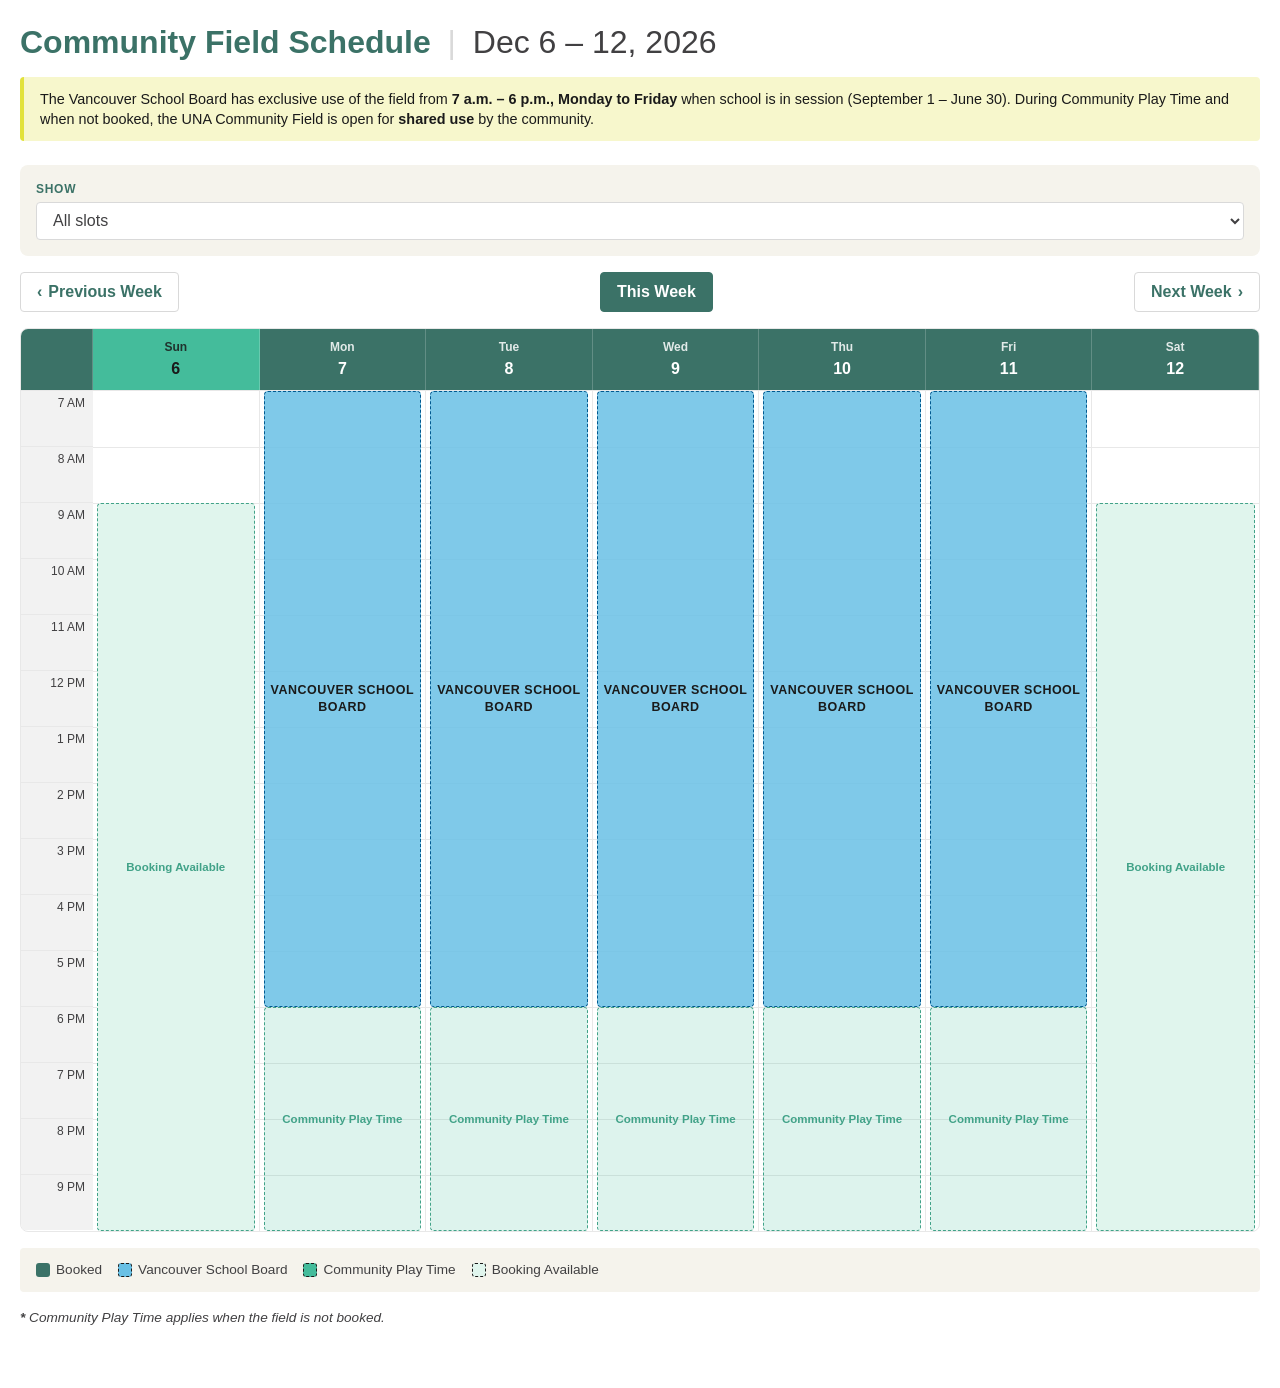
==== field-schedule-simple/index.html @ 937dbaf0 "feat: two field schedule options for Glenda — detailed (A) vs simplified (B) Option A (field-schedul" ====
<!DOCTYPE html>
<html lang="en">
<head>
  <meta charset="UTF-8" />
  <meta name="viewport" content="width=device-width, initial-scale=1.0" />
  <title>UNA Community Field Schedule</title>
  <link rel="stylesheet" href="styles.css" />
</head>
<body>
  <div class="field-app">

    <!-- Header -->
    <header class="cal-header">
      <h1 class="cal-title">
        Community Field Schedule
        <span class="cal-title-sep">|</span>
        <span id="date-range">—</span>
      </h1>
    </header>

    <!-- Note about VSB exclusive use -->
    <p class="schedule-note">
      The Vancouver School Board has exclusive use of the field from
      <strong>7 a.m. – 6 p.m., Monday to Friday</strong> when school is in
      session (September 1 – June 30). During Community Play Time and when
      not booked, the UNA Community Field is open for <strong>shared use</strong>
      by the community.
    </p>

    <!-- Filters -->
    <button type="button" id="mobile-filters-toggle" class="mobile-filters-toggle" aria-expanded="false" aria-controls="filters">
      <span>Filters</span>
      <span class="mobile-filters-chevron" aria-hidden="true">▾</span>
    </button>

    <div id="filters" class="filters">
      <label class="filter">
        <span class="filter-label">Show</span>
        <select id="filter-status">
          <option value="">All slots</option>
          <option value="booked">Booked only</option>
          <option value="open">Available only</option>
        </select>
      </label>
    </div>

    <!-- Week navigation -->
    <nav class="week-nav" aria-label="Week navigation">
      <button type="button" id="prev-week" class="nav-btn nav-btn-prev">
        <span class="nav-btn-icon" aria-hidden="true">‹</span>
        <span class="nav-btn-label">Previous Week</span>
      </button>
      <button type="button" id="today-btn" class="nav-btn nav-btn-today">This Week</button>
      <button type="button" id="next-week" class="nav-btn nav-btn-next">
        <span class="nav-btn-label">Next Week</span>
        <span class="nav-btn-icon" aria-hidden="true">›</span>
      </button>
    </nav>

    <!-- Mobile day-tab strip -->
    <div id="mobile-day-tabs" class="mobile-day-tabs" role="tablist" aria-label="Day selector">
      <!-- Injected by JS -->
    </div>

    <!-- Field schedule grid -->
    <main id="field-grid" class="field-grid" aria-live="polite">
      <!-- Populated by field-calendar.js -->
    </main>

    <!-- Legend -->
    <div id="legend" class="legend" aria-label="Color legend">
      <!-- Injected by JS based on orgs in current data -->
    </div>

    <!-- Footer note -->
    <p class="schedule-footnote">
      <strong>*</strong> Community Play Time applies when the field is not booked.
    </p>

    <!-- Mobile bottom-sheet for tap-to-expand booking details -->
    <div id="mobile-sheet" class="mobile-sheet" hidden role="dialog" aria-modal="true" aria-labelledby="mobile-sheet-title">
      <div class="mobile-sheet-backdrop" data-close-sheet></div>
      <div class="mobile-sheet-panel">
        <button type="button" class="mobile-sheet-close" data-close-sheet aria-label="Close">×</button>
        <div id="mobile-sheet-content"></div>
      </div>
    </div>

  </div>

  <script src="sample-data.js"></script>
  <script src="field-calendar.js"></script>
</body>
</html>
---- field-schedule-simple/styles.css ----
/* ============================================
   UNA Community Field Schedule — Styles
   Brand tokens copied verbatim from
   Projects/UNA Drop-In Calendar/styles.css
   ============================================ */

:root {
  /* UNA Greens */
  --una-green:         #3B7267;
  --una-green-lighter: #4D9AC9;
  --una-green-darker:  #015990;

  /* Bright Green Accent */
  --bright-green:         #44BC9B;
  --bright-green-lighter: #56DEB9;
  --bright-green-darker:  #41A288;

  /* Bright Yellow Accent */
  --bright-yellow:         #E9E980;
  --bright-yellow-lighter: #F7F7CC;
  --bright-yellow-darker:  #E2E23B;

  /* Neutrals */
  --beige:    #F5F3EC;
  --white:    #FFFFFF;
  --charcoal: #1A1A1A;
  --text:     #414042;

  /* Greys */
  --grey-50:  #F2F2F2;
  --grey-100: #E8E8E8;
  --grey-200: #D9D9D9;

  /* Layout tokens */
  --hour-height-desktop: 56px;     /* slightly tighter than drop-in */
  --hour-height-mobile:  64px;
  --time-col-desktop:    72px;
  --time-col-tablet:     56px;
  --header-row-height:   56px;
  --radius:              4px;
  --radius-lg:           8px;
  --shadow:              0 2px 8px rgba(26, 26, 26, 0.08);
  --shadow-lg:           0 8px 24px rgba(26, 26, 26, 0.18);
}

/* ============ Reset / base ============ */

* { box-sizing: border-box; }

html, body {
  margin: 0;
  padding: 0;
  background: var(--white);
  color: var(--text);
  font-family: "proxima-nova", "Proxima Nova", -apple-system, BlinkMacSystemFont,
               "Segoe UI", Roboto, "Helvetica Neue", Arial, sans-serif;
  font-size: 16px;
  line-height: 1.4;
  -webkit-font-smoothing: antialiased;
}

button {
  font: inherit;
  cursor: pointer;
  border: none;
  background: none;
  color: inherit;
}

select {
  font: inherit;
  color: var(--text);
}

/* ============ App container ============ */

.field-app {
  max-width: 1320px;
  margin: 0 auto;
  padding: 24px 20px 48px;
}

/* ============ Header ============ */

.cal-header {
  display: flex;
  justify-content: space-between;
  align-items: baseline;
  flex-wrap: wrap;
  gap: 16px;
  margin-bottom: 16px;
}

.cal-title {
  margin: 0;
  font-size: clamp(1.5rem, 2.5vw, 2rem);
  font-weight: 700;
  color: var(--una-green);
  line-height: 1.15;
}

.cal-title-sep {
  color: var(--grey-200);
  font-weight: 400;
  margin: 0 8px;
}

#date-range {
  font-weight: 500;
  color: var(--text);
}

/* ============ Schedule note ============ */

.schedule-note {
  background: var(--bright-yellow-lighter);
  border-left: 4px solid var(--bright-yellow-darker);
  padding: 12px 16px;
  border-radius: var(--radius);
  font-size: 0.9rem;
  color: var(--charcoal);
  margin: 0 0 24px 0;
}

.schedule-footnote {
  font-size: 0.85rem;
  color: var(--text);
  margin-top: 16px;
  font-style: italic;
}

/* ============ Filters ============ */

.filters {
  display: flex;
  gap: 16px;
  flex-wrap: wrap;
  margin-bottom: 16px;
  background: var(--beige);
  padding: 16px;
  border-radius: var(--radius-lg);
}

.filter {
  display: flex;
  flex-direction: column;
  gap: 4px;
  min-width: 200px;
  flex: 1;
}

.filter-label {
  font-size: 0.75rem;
  text-transform: uppercase;
  letter-spacing: 0.06em;
  font-weight: 700;
  color: var(--una-green);
}

.filter select,
.multi-select {
  padding: 8px 12px;
  border: 1px solid var(--grey-200);
  border-radius: var(--radius);
  background: var(--white);
  min-height: 38px;
}

.mobile-filters-toggle {
  display: none;
  width: 100%;
  background: var(--una-green);
  color: var(--white);
  padding: 12px 16px;
  border-radius: var(--radius);
  font-weight: 600;
  margin-bottom: 12px;
  justify-content: space-between;
  align-items: center;
}

/* ============ Multi-select chips ============ */

.multi-select {
  position: relative;
  cursor: pointer;
  display: flex;
  flex-wrap: wrap;
  gap: 4px;
  align-items: center;
}

.multi-select__placeholder {
  color: var(--text);
  opacity: 0.7;
}

.multi-select__chip {
  background: var(--una-green);
  color: var(--white);
  padding: 2px 8px;
  border-radius: 999px;
  font-size: 0.85rem;
  display: inline-flex;
  align-items: center;
  gap: 4px;
}

.multi-select__chip-remove {
  background: none;
  border: none;
  color: var(--white);
  cursor: pointer;
  padding: 0 2px;
  font-size: 1rem;
  line-height: 1;
}

.multi-select__panel {
  position: absolute;
  top: 100%;
  left: 0;
  right: 0;
  background: var(--white);
  border: 1px solid var(--grey-200);
  border-radius: var(--radius);
  box-shadow: var(--shadow-lg);
  z-index: 50;
  max-height: 240px;
  overflow-y: auto;
  margin-top: 4px;
  padding: 4px 0;
}

.multi-select__option {
  padding: 8px 12px;
  cursor: pointer;
  display: flex;
  align-items: center;
  gap: 8px;
}
.multi-select__option:hover {
  background: var(--beige);
}
.multi-select__option[aria-selected="true"] {
  background: var(--bright-yellow-lighter);
}

/* ============ Week navigation ============ */

.week-nav {
  display: flex;
  justify-content: space-between;
  align-items: center;
  gap: 12px;
  margin-bottom: 16px;
}

.nav-btn {
  background: var(--white);
  border: 1px solid var(--grey-200);
  border-radius: var(--radius);
  padding: 8px 16px;
  font-weight: 600;
  color: var(--una-green);
  display: inline-flex;
  align-items: center;
  gap: 6px;
  transition: background 0.15s, border-color 0.15s;
}
.nav-btn:hover {
  background: var(--beige);
  border-color: var(--una-green);
}
.nav-btn-today {
  background: var(--una-green);
  color: var(--white);
  border-color: var(--una-green);
}
.nav-btn-today:hover {
  background: var(--una-green-darker);
}

/* ============ Mobile day-tab strip ============ */

.mobile-day-tabs {
  display: none;
  gap: 4px;
  overflow-x: auto;
  padding: 8px 0;
  margin-bottom: 12px;
  position: sticky;
  top: 0;
  background: var(--white);
  z-index: 20;
}

.mobile-day-tab {
  flex: 1;
  min-width: 56px;
  padding: 8px 4px;
  text-align: center;
  border-radius: var(--radius);
  background: var(--grey-50);
  font-weight: 600;
  font-size: 0.85rem;
  color: var(--text);
  display: flex;
  flex-direction: column;
  gap: 2px;
}
.mobile-day-tab[aria-pressed="true"] {
  background: var(--una-green);
  color: var(--white);
}
.mobile-day-tab .day-letter { font-size: 0.7rem; opacity: 0.8; }
.mobile-day-tab .day-number { font-size: 1rem; font-weight: 700; }

/* ============ Field grid ============ */

.field-grid {
  display: grid;
  grid-template-columns: var(--time-col-desktop) repeat(7, 1fr);
  background: var(--white);
  border: 1px solid var(--grey-100);
  border-radius: var(--radius-lg);
  overflow: hidden;
  position: relative;
}

/* Day header cells */
.day-header {
  background: var(--una-green);
  color: var(--white);
  padding: 10px 8px;
  text-align: center;
  font-weight: 600;
  font-size: 0.9rem;
  border-right: 1px solid rgba(255, 255, 255, 0.2);
  display: flex;
  flex-direction: column;
  gap: 2px;
}
.day-header:last-child { border-right: none; }
.day-header .day-name { font-size: 0.75rem; opacity: 0.85; }
.day-header .day-date { font-size: 1rem; font-weight: 700; }
.day-header.is-today {
  background: var(--bright-green);
  color: var(--charcoal);
}

/* Top-left cell above time column */
.grid-corner {
  background: var(--una-green);
  border-right: 1px solid rgba(255, 255, 255, 0.2);
}

/* Time labels in left column */
.time-label {
  font-size: 0.75rem;
  color: var(--text);
  padding: 4px 8px;
  text-align: right;
  border-top: 1px solid var(--grey-100);
  background: var(--grey-50);
  height: var(--hour-height-desktop);
  display: flex;
  align-items: flex-start;
  justify-content: flex-end;
}

/* Day columns — each holds the bookings for one day */
.day-column {
  position: relative;
  border-right: 1px solid var(--grey-100);
  border-top: 1px solid var(--grey-100);
}
.day-column:last-child { border-right: none; }

/* Hour ticks inside a day column */
.hour-row {
  height: var(--hour-height-desktop);
  border-top: 1px solid var(--grey-100);
}
.hour-row:first-child { border-top: none; }

/* Booking blocks */
.booking {
  position: absolute;
  left: 4px;
  right: 4px;
  border-radius: var(--radius);
  padding: 4px 6px;
  color: var(--white);
  font-size: 0.78rem;
  line-height: 1.2;
  box-shadow: var(--shadow);
  cursor: pointer;
  overflow: hidden;
  font-weight: 600;
  display: flex;
  flex-direction: column;
  gap: 2px;
  border: 1px solid rgba(0, 0, 0, 0.1);
  transition: transform 0.05s ease;
}
.booking:hover {
  transform: translateY(-1px);
  box-shadow: var(--shadow-lg);
  z-index: 5;
}
.booking__time {
  font-size: 0.7rem;
  opacity: 0.85;
  font-weight: 500;
}
.booking__notes {
  font-size: 0.7rem;
  opacity: 0.85;
  font-weight: 400;
  font-style: italic;
}

/* VSB baseline overlay */
.vsb-overlay {
  position: absolute;
  left: 4px;
  right: 4px;
  background: rgba(105, 192, 229, 0.85);  /* light blue */
  color: var(--charcoal);
  border-radius: var(--radius);
  padding: 4px 6px;
  font-size: 0.78rem;
  font-weight: 600;
  pointer-events: none;
  z-index: 1;
  border: 1px dashed var(--una-green-darker);
  display: flex;
  align-items: center;
  justify-content: center;
  text-align: center;
  text-transform: uppercase;
  letter-spacing: 0.04em;
}

/* Community Play Time gap fill */
.cpt-overlay {
  position: absolute;
  left: 4px;
  right: 4px;
  background: rgba(68, 188, 155, 0.18);
  border: 1px dashed var(--bright-green-darker);
  border-radius: var(--radius);
  color: var(--bright-green-darker);
  padding: 4px 6px;
  font-size: 0.72rem;
  font-weight: 600;
  text-align: center;
  pointer-events: none;
  z-index: 0;
  display: flex;
  align-items: center;
  justify-content: center;
}

/* Booking Available gap fill */
.available-overlay {
  position: absolute;
  left: 4px;
  right: 4px;
  background: #E0F5ED;
  border: 1px dashed var(--bright-green-darker);
  border-radius: var(--radius);
  color: var(--bright-green-darker);
  padding: 4px 6px;
  font-size: 0.72rem;
  font-weight: 600;
  text-align: center;
  pointer-events: none;
  z-index: 0;
  display: flex;
  align-items: center;
  justify-content: center;
}

/* ============ Legend ============ */

.legend {
  display: flex;
  flex-wrap: wrap;
  gap: 8px 16px;
  margin-top: 16px;
  padding: 12px 16px;
  background: var(--beige);
  border-radius: var(--radius);
  font-size: 0.85rem;
}
.legend__item {
  display: inline-flex;
  align-items: center;
  gap: 6px;
}
.legend__swatch {
  width: 14px;
  height: 14px;
  border-radius: 3px;
  display: inline-block;
}

/* ============ Mobile bottom-sheet ============ */

.mobile-sheet {
  position: fixed;
  inset: 0;
  z-index: 100;
}
.mobile-sheet[hidden] { display: none; }

.mobile-sheet-backdrop {
  position: absolute;
  inset: 0;
  background: rgba(0, 0, 0, 0.4);
}

.mobile-sheet-panel {
  position: absolute;
  bottom: 0;
  left: 0;
  right: 0;
  background: var(--white);
  border-top-left-radius: var(--radius-lg);
  border-top-right-radius: var(--radius-lg);
  padding: 24px 20px 40px;
  max-height: 70vh;
  overflow-y: auto;
  box-shadow: var(--shadow-lg);
}

.mobile-sheet-close {
  position: absolute;
  top: 8px;
  right: 12px;
  font-size: 1.5rem;
  color: var(--text);
}

#mobile-sheet-content h3 {
  margin: 0 0 8px 0;
  color: var(--una-green);
}
#mobile-sheet-content p {
  margin: 4px 0;
}

/* ============ Responsive ============ */

/* Tablet */
@media (max-width: 1023px) {
  .field-grid {
    grid-template-columns: var(--time-col-tablet) repeat(7, 1fr);
  }
  .day-header { font-size: 0.8rem; padding: 8px 4px; }
  .booking { font-size: 0.72rem; padding: 3px 4px; }
}

/* Mobile — single-day swipe view */
@media (max-width: 767px) {
  .filters { display: none; flex-direction: column; }
  .filters.is-open { display: flex; }
  .mobile-filters-toggle { display: flex; }
  .mobile-day-tabs { display: flex; }

  .field-grid {
    grid-template-columns: var(--time-col-tablet) 1fr;
  }

  /* Hide non-active days */
  .day-header:not(.is-active),
  .day-column:not(.is-active) { display: none; }
  .grid-corner { display: block; }

  :root {
    --hour-height-desktop: var(--hour-height-mobile);
  }

  .schedule-note { font-size: 0.85rem; }
  .nav-btn-prev .nav-btn-label,
  .nav-btn-next .nav-btn-label { display: none; }
}
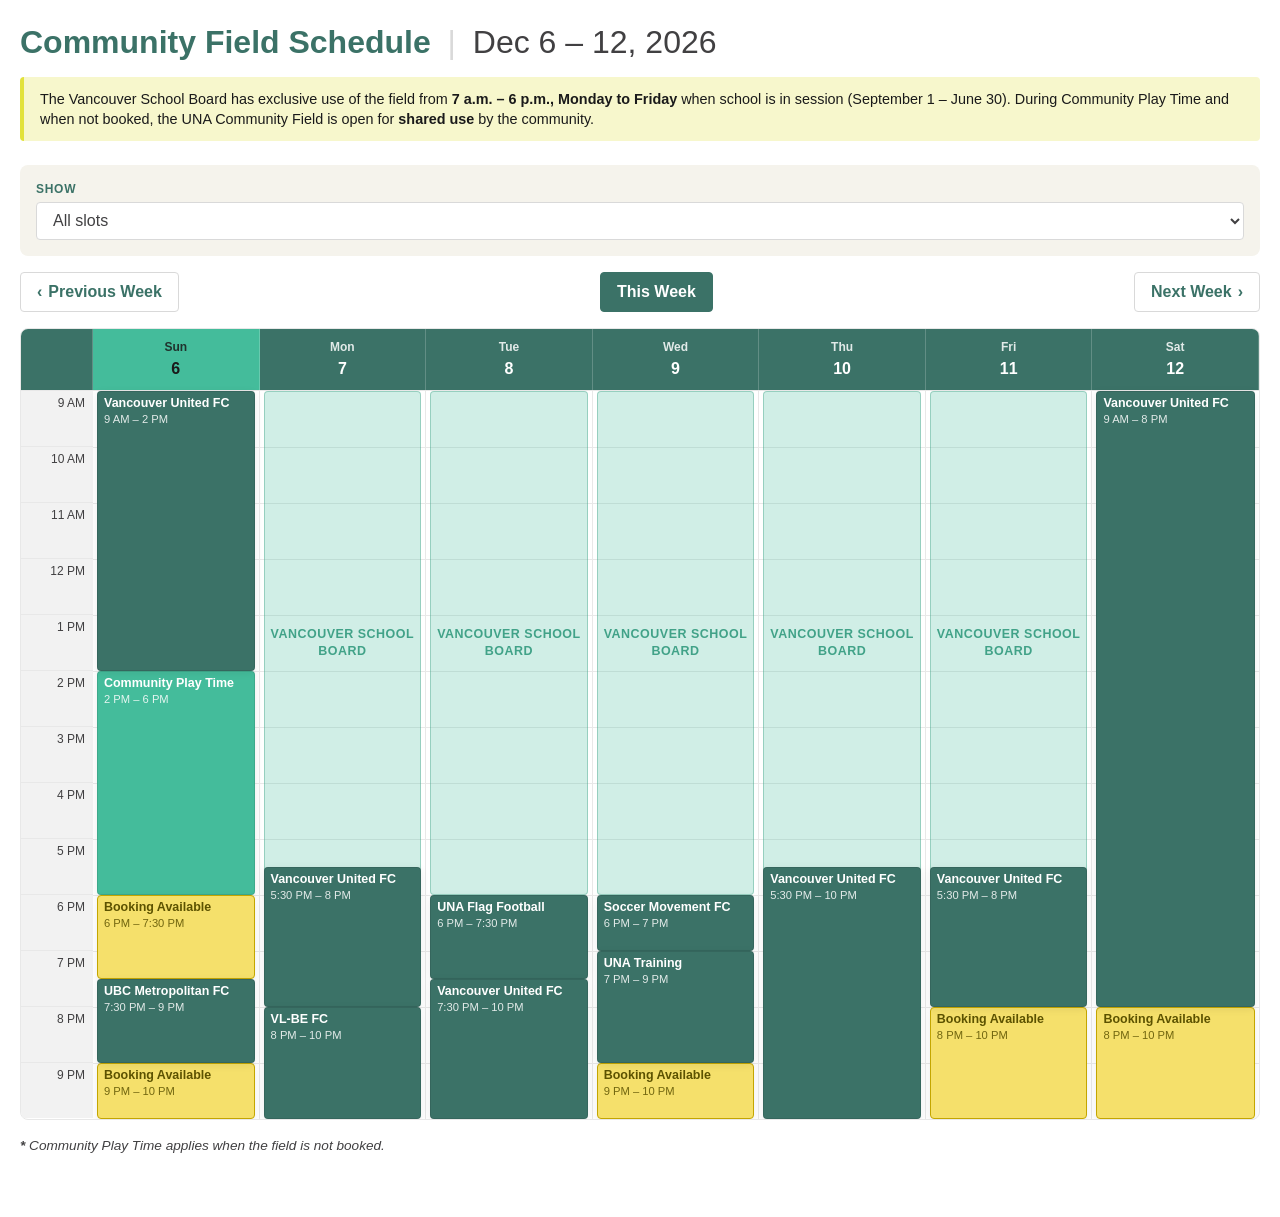
==== commit 160e0771: "feat: CPT as solid block, times on all blocks, muted colors on colorful version - CPT renders as sol" ====
--- a/field-schedule-simple/index.html
+++ b/field-schedule-simple/index.html
@@ -38,7 +38,6 @@
         <span class="filter-label">Show</span>
         <select id="filter-status">
           <option value="">All slots</option>
-          <option value="booked">Booked only</option>
           <option value="open">Available only</option>
         </select>
       </label>
@@ -67,11 +66,6 @@
       <!-- Populated by field-calendar.js -->
     </main>
 
-    <!-- Legend -->
-    <div id="legend" class="legend" aria-label="Color legend">
-      <!-- Injected by JS based on orgs in current data -->
-    </div>
-
     <!-- Footer note -->
     <p class="schedule-footnote">
       <strong>*</strong> Community Play Time applies when the field is not booked.
--- a/field-schedule-simple/styles.css
+++ b/field-schedule-simple/styles.css
@@ -426,15 +426,15 @@
   position: absolute;
   left: 4px;
   right: 4px;
-  background: rgba(105, 192, 229, 0.85);  /* light blue */
-  color: var(--charcoal);
+  background: rgba(68, 188, 155, 0.25);   /* light green — same family as CPT */
+  color: var(--bright-green-darker);
   border-radius: var(--radius);
   padding: 4px 6px;
   font-size: 0.78rem;
   font-weight: 600;
   pointer-events: none;
   z-index: 1;
-  border: 1px dashed var(--una-green-darker);
+  border: 1px solid rgba(65, 162, 136, 0.4);
   display: flex;
   align-items: center;
   justify-content: center;
@@ -443,44 +443,46 @@
   letter-spacing: 0.04em;
 }
 
-/* Community Play Time gap fill */
-.cpt-overlay {
+/* Community Play Time — solid event block */
+.cpt-block {
   position: absolute;
   left: 4px;
   right: 4px;
-  background: rgba(68, 188, 155, 0.18);
-  border: 1px dashed var(--bright-green-darker);
-  border-radius: var(--radius);
-  color: var(--bright-green-darker);
+  background: var(--bright-green);
+  border-radius: var(--radius);
   padding: 4px 6px;
-  font-size: 0.72rem;
-  font-weight: 600;
-  text-align: center;
-  pointer-events: none;
+  color: var(--white);
+  font-size: 0.78rem;
+  line-height: 1.2;
+  font-weight: 600;
+  box-shadow: var(--shadow);
+  overflow: hidden;
+  display: flex;
+  flex-direction: column;
+  gap: 2px;
+  border: 1px solid rgba(0, 0, 0, 0.1);
   z-index: 0;
-  display: flex;
-  align-items: center;
-  justify-content: center;
-}
-
-/* Booking Available gap fill */
+}
+
+/* Booking Available — bright yellow block */
 .available-overlay {
   position: absolute;
   left: 4px;
   right: 4px;
-  background: #E0F5ED;
-  border: 1px dashed var(--bright-green-darker);
-  border-radius: var(--radius);
-  color: var(--bright-green-darker);
+  background: #F5E06B;
+  border-radius: var(--radius);
   padding: 4px 6px;
-  font-size: 0.72rem;
-  font-weight: 600;
-  text-align: center;
-  pointer-events: none;
+  color: #5C5200;
+  font-size: 0.78rem;
+  line-height: 1.2;
+  font-weight: 600;
+  box-shadow: var(--shadow);
+  overflow: hidden;
+  display: flex;
+  flex-direction: column;
+  gap: 2px;
+  border: 1px solid #C4A600;
   z-index: 0;
-  display: flex;
-  align-items: center;
-  justify-content: center;
 }
 
 /* ============ Legend ============ */
